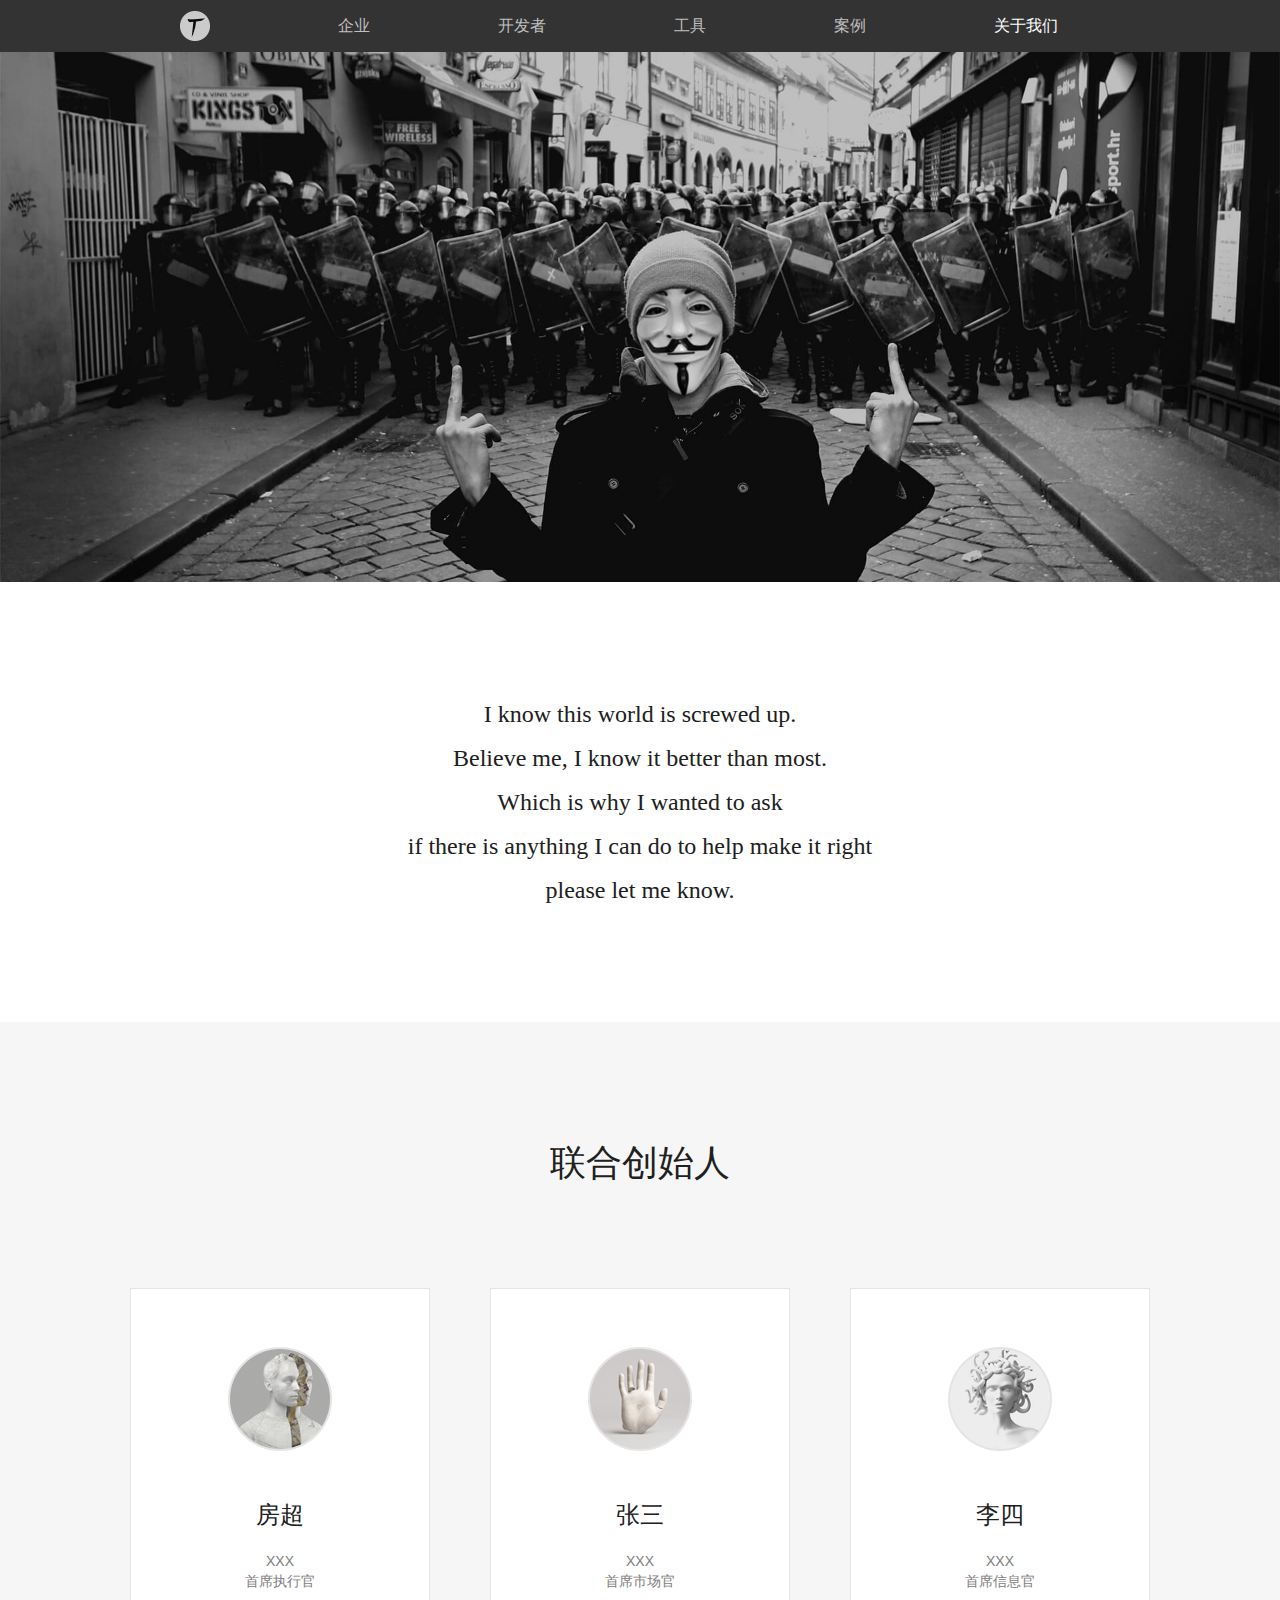
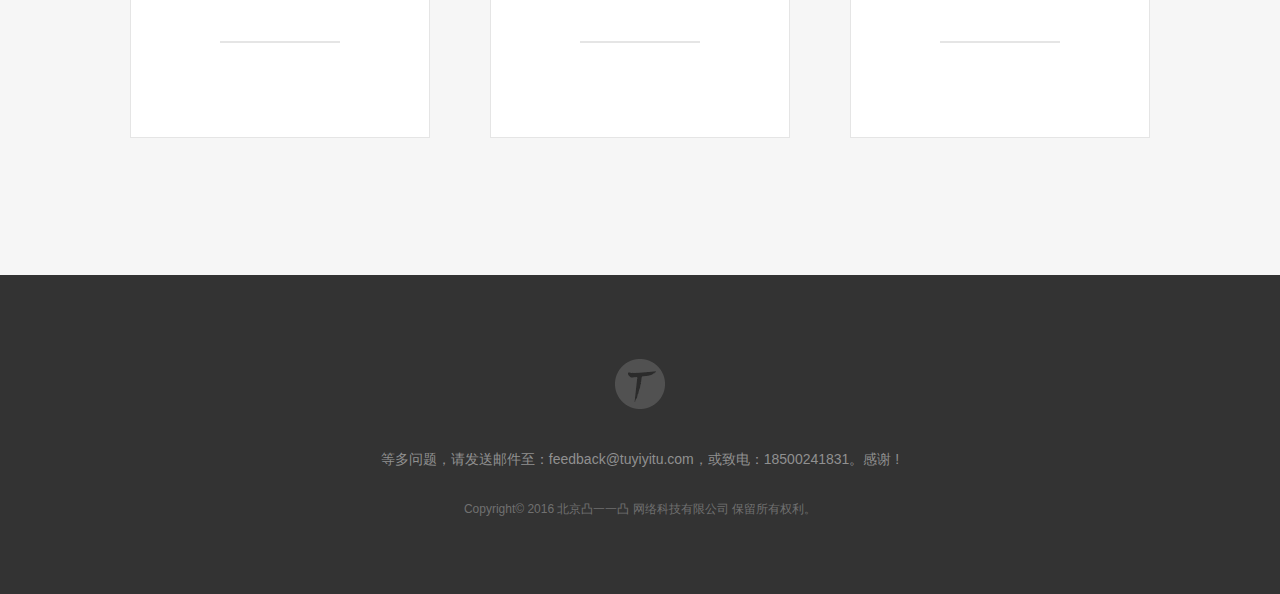
==== about.html @ f93ebeb5 "backup" ====
<!DOCTYPE html>
<html>
<head lang="en">
    <meta charset="UTF-8">
    <title></title>
    <link rel="stylesheet" href="css/reset.css"/>
    <link rel="stylesheet" href="css/public.css"/>
    <link rel="stylesheet" href="css/about.css"/>
</head>
<body>
<div class="main">
    <div class="header">
        <div class="header-inner">
            <a href="index.html">
                <img src="images/logo-negative.png" alt="logo" class="logo negative-logo"/>
                <img src="images/logo-hover.png" alt="logo" class="logo hover-logo"/>
            </a>
            <ul class="nav">
                <li><a href="company.html" title="企业">企业</a></li>
                <li><a href="developer.html" title="开发者">开发者</a></li>
                <li><a href="tool.html" title="工具">工具</a></li>
                <li><a href="case.html" title="案例">案例</a></li>
                <li><a href="#" title="关于我们" class="active">关于我们</a></li>
            </ul>
        </div>
    </div>
    <div class="container">
        <img src="images/about-banner.jpg" alt=""/>
        <div class="banner">
            <P>I know this world is screwed up.</P>
            <P>Believe me, I know it better than most.</P>
            <P>Which is why I wanted to ask</P>
            <P>if there is anything I can do to help make it right</P>
            <P>please let me know.</P>
        </div>
        <div class="co-founder">
            <h1>联合创始人</h1>
            <ul>
                <li>
                    <div>
                        <img src="images/founder1.png" alt=""/>
                    </div>
                    <h3>房超</h3>
                    <p>XXX</p>
                    <p>首席执行官</p>
                    <div class="bar"></div>
                </li>
                <li>
                    <div>
                        <img src="images/founder2.png" alt=""/>
                    </div>
                    <h3>张三</h3>
                    <p>XXX</p>
                    <p>首席市场官</p>
                    <div class="bar"></div>
                </li>
                <li>
                    <div>
                        <img src="images/founder3.png" alt=""/>
                    </div>
                    <h3>李四</h3>
                    <p>XXX</p>
                    <p>首席信息官</p>
                    <div class="bar"></div>
                </li>
            </ul>
        </div>
    </div>
    <div class="footer">
        <img src="images/logo-gray.png" alt=""/>

        <p class="contact">等多问题，请发送邮件至：feedback@tuyiyitu.com，或致电：18500241831。感谢 !</p>

        <p class="copyright">Copyright© 2016 北京凸一一凸 网络科技有限公司 保留所有权利。</p>
    </div>
</div>
<script>
    var ua = window.navigator.userAgent;
    if (ua.indexOf("Mobile") > -1) {
        window.location.href = "index.html";
    }
</script>
</body>
</html>
---- css/public.css ----
body{
    font: 16px "Microsoft YaHei", "Lucida Grande", Helvetica, Arial, sans-serif;
}
.main,
.header,
.footer,
.container {
    width: 100%;
}
@media screen and (min-width: 1200px) {
    .container {
        min-width: 1200px;
    }
}
a{
    text-decoration: none;
}
img{
    vertical-align: middle;
}
.header {
    background-color: #333;
    height: 52px;
    line-height: 52px;
}

.header-inner {
    width: 1200px;
    margin: 0 auto;
}
.hover-logo{
    display: none;
}
.header-inner>a:hover .negative-logo{
    display: none;
}
.header-inner>a:hover .hover-logo{
    display: block;
}


.logo {
    vertical-align: middle;
    width: 30px;
    float: left;
    margin-left: 140px;
    margin-top: 11px;
}

.nav {
    float: left;
    overflow: hidden;
    padding-left: 64px;
}

.nav li {
    float: left;
    height: 52px;
    padding: 0 64px;
}

.nav li a {
    color: #bfbfbf;
}
.nav li a.active,
.nav li a:hover{
    color: #fff;
}
.footer{
    background-color: #333;
    padding: 84px 0 76px 0;
    text-align: center;
}
.footer .contact{
    font-size: 14px;
    color: #909090;
    padding: 42px 0 32px 0;
}
.footer .copyright{
    font-size: 12px;
    color: #707070;
}
---- css/about.css ----
.container>img{
    width: 100%;
}
.banner {
    font-size: 24px;
    color: #202020;
    font-family: Times New Roman;
    line-height: 44px;
    padding: 110px 0;
    text-align: center;
}
.co-founder{
    background-color: #f6f6f6;
    padding: 117px 0 137px 0;
    text-align: center;
}
.container h1{
    font-size: 36px;
    color: #202020;
    padding-bottom: 100px;
}
.co-founder ul{
    width: 1080px;
    margin: 0 auto;
    overflow: hidden;
}
.co-founder ul li{
    width: 298px;
    background-color: #fff;
    border: 1px solid #e5e5e5;
    margin: 0  30px;
    float: left;
    padding: 58px 0 94px 0;
}
.co-founder ul li h3{
    font-size: 24px;
    color: #202020;
    padding: 48px 0 20px 0;
}
.co-founder ul li p{
    font-size: 14px;
    color: #808080;
    line-height: 20px;
}
.co-founder ul li div.bar{
    height: 2px;
    width: 120px;
    background-color: #e5e5e5;
    margin: 50px auto 0 auto;
}
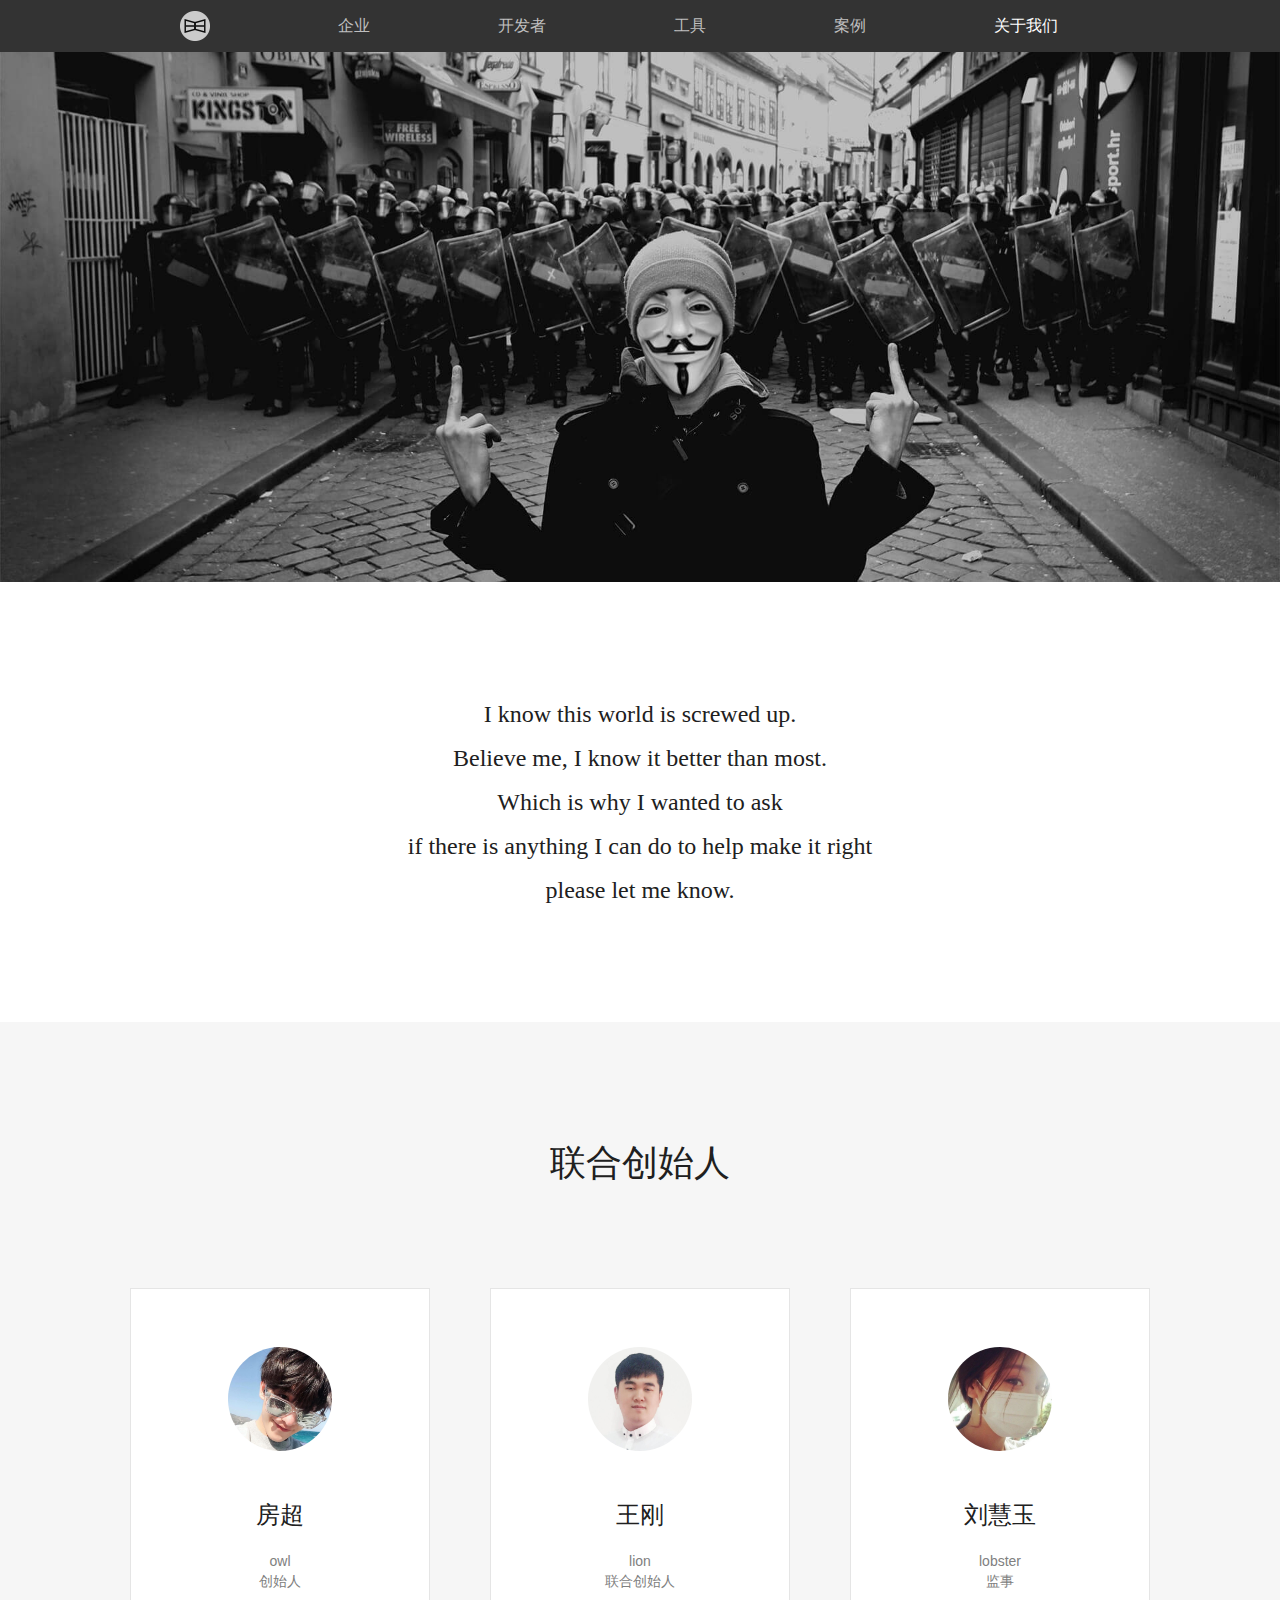
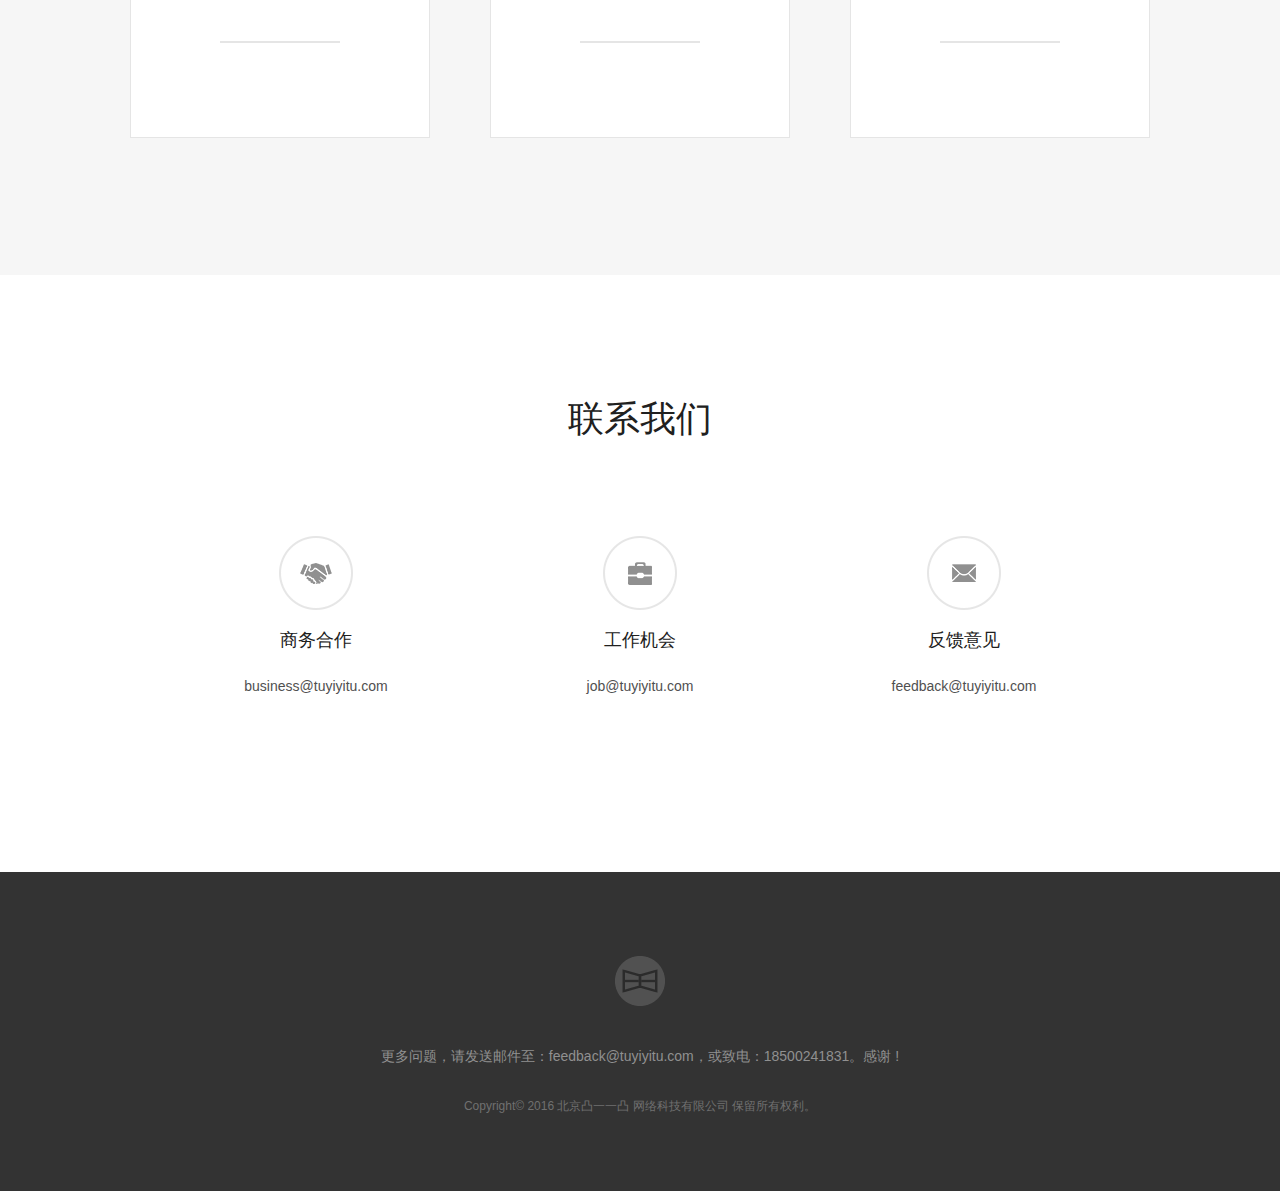
==== commit 3fa0ed0d: "lazay loader" ====
--- a/about.html
+++ b/about.html
@@ -2,7 +2,7 @@
 <html>
 <head lang="en">
     <meta charset="UTF-8">
-    <title></title>
+    <title>关于我们</title>
     <link rel="stylesheet" href="css/reset.css"/>
     <link rel="stylesheet" href="css/public.css"/>
     <link rel="stylesheet" href="css/about.css"/>
@@ -37,31 +37,51 @@
             <h1>联合创始人</h1>
             <ul>
                 <li>
-                    <div>
-                        <img src="images/founder1.png" alt=""/>
+                    <div class="founder">
+                        <img src="images/founder1.jpg" alt=""/>
                     </div>
                     <h3>房超</h3>
-                    <p>XXX</p>
-                    <p>首席执行官</p>
+                    <p>owl</p>
+                    <p>创始人</p>
                     <div class="bar"></div>
                 </li>
                 <li>
-                    <div>
-                        <img src="images/founder2.png" alt=""/>
+                    <div class="founder">
+                        <img src="images/founder2.jpeg" alt=""/>
                     </div>
-                    <h3>张三</h3>
-                    <p>XXX</p>
-                    <p>首席市场官</p>
+                    <h3>王刚</h3>
+                    <p>lion</p>
+                    <p>联合创始人</p>
                     <div class="bar"></div>
                 </li>
                 <li>
-                    <div>
-                        <img src="images/founder3.png" alt=""/>
+                    <div class="founder">
+                        <img src="images/founder3.jpeg" alt=""/>
                     </div>
-                    <h3>李四</h3>
-                    <p>XXX</p>
-                    <p>首席信息官</p>
+                    <h3>刘慧玉</h3>
+                    <p>lobster</p>
+                    <p>监事</p>
                     <div class="bar"></div>
+                </li>
+            </ul>
+        </div>
+        <div class="contacts">
+            <h2>联系我们</h2>
+            <ul>
+                <li>
+                    <img src="images/contract-business.png" alt=""/>
+                    <h3>商务合作</h3>
+                    <p>business@tuyiyitu.com</p>
+                </li>
+                <li>
+                    <img src="images/contract-job.png" alt=""/>
+                    <h3>工作机会</h3>
+                    <p>job@tuyiyitu.com</p>
+                </li>
+                <li>
+                    <img src="images/contract-feedback.png" alt=""/>
+                    <h3>反馈意见</h3>
+                    <p>feedback@tuyiyitu.com</p>
                 </li>
             </ul>
         </div>
@@ -69,7 +89,7 @@
     <div class="footer">
         <img src="images/logo-gray.png" alt=""/>
 
-        <p class="contact">等多问题，请发送邮件至：feedback@tuyiyitu.com，或致电：18500241831。感谢 !</p>
+        <p class="contact">更多问题，请发送邮件至：feedback@tuyiyitu.com，或致电：18500241831。感谢 !</p>
 
         <p class="copyright">Copyright© 2016 北京凸一一凸 网络科技有限公司 保留所有权利。</p>
     </div>
@@ -77,7 +97,7 @@
 <script>
     var ua = window.navigator.userAgent;
     if (ua.indexOf("Mobile") > -1) {
-        window.location.href = "index.html";
+        window.location.href = "index_mobile.html";
     }
 </script>
 </body>
--- a/css/public.css
+++ b/css/public.css
@@ -1,23 +1,31 @@
-body{
+body {
     font: 16px "Microsoft YaHei", "Lucida Grande", Helvetica, Arial, sans-serif;
 }
+
 .main,
 .header,
 .footer,
 .container {
     width: 100%;
 }
-@media screen and (min-width: 1200px) {
+
+@media screen and (min-width: 415px) {
+    .main,
+    .header,
+    .footer,
     .container {
         min-width: 1200px;
     }
 }
-a{
+
+a {
     text-decoration: none;
 }
-img{
+
+img {
     vertical-align: middle;
 }
+
 .header {
     background-color: #333;
     height: 52px;
@@ -28,16 +36,18 @@
     width: 1200px;
     margin: 0 auto;
 }
-.hover-logo{
+
+.hover-logo {
     display: none;
 }
-.header-inner>a:hover .negative-logo{
+
+.header-inner > a:hover .negative-logo {
     display: none;
 }
-.header-inner>a:hover .hover-logo{
+
+.header-inner > a:hover .hover-logo {
     display: block;
 }
-
 
 .logo {
     vertical-align: middle;
@@ -62,21 +72,25 @@
 .nav li a {
     color: #bfbfbf;
 }
+
 .nav li a.active,
-.nav li a:hover{
+.nav li a:hover {
     color: #fff;
 }
-.footer{
+
+.footer {
     background-color: #333;
     padding: 84px 0 76px 0;
     text-align: center;
 }
-.footer .contact{
+
+.footer .contact {
     font-size: 14px;
     color: #909090;
     padding: 42px 0 32px 0;
 }
-.footer .copyright{
+
+.footer .copyright {
     font-size: 12px;
     color: #707070;
 }--- a/css/about.css
+++ b/css/about.css
@@ -1,3 +1,9 @@
+.main,
+.header,
+.footer,
+.container {
+    min-width: 1200px;
+}
 .container>img{
     width: 100%;
 }
@@ -32,6 +38,16 @@
     float: left;
     padding: 58px 0 94px 0;
 }
+.co-founder ul li div.founder{
+    width: 104px;
+    height: 104px;
+    border-radius: 52px;
+    overflow: hidden;
+    margin: 0 auto;
+}
+.co-founder ul li div.founder>img{
+    width: 100%;
+}
 .co-founder ul li h3{
     font-size: 24px;
     color: #202020;
@@ -47,4 +63,33 @@
     width: 120px;
     background-color: #e5e5e5;
     margin: 50px auto 0 auto;
+}
+.contacts{
+    background-color: #fff;
+    text-align: center;
+}
+.contacts h2{
+    font-size: 36px;
+    color: #202020;
+    padding: 120px 0 92px 0;
+}
+.contacts ul{
+    width: 972px;
+    margin: 0 auto;
+    overflow: hidden;
+    padding-bottom: 178px;
+}
+.contacts ul li{
+    margin: 0 45px;
+    width: 234px;
+    float: left;
+}
+.contacts ul li h3{
+    font-size: 18px;
+    color: #202020;
+    padding: 18px 0 26px 0;
+}
+.contacts ul li p {
+    font-size: 14px;
+    color: #505050;
 }